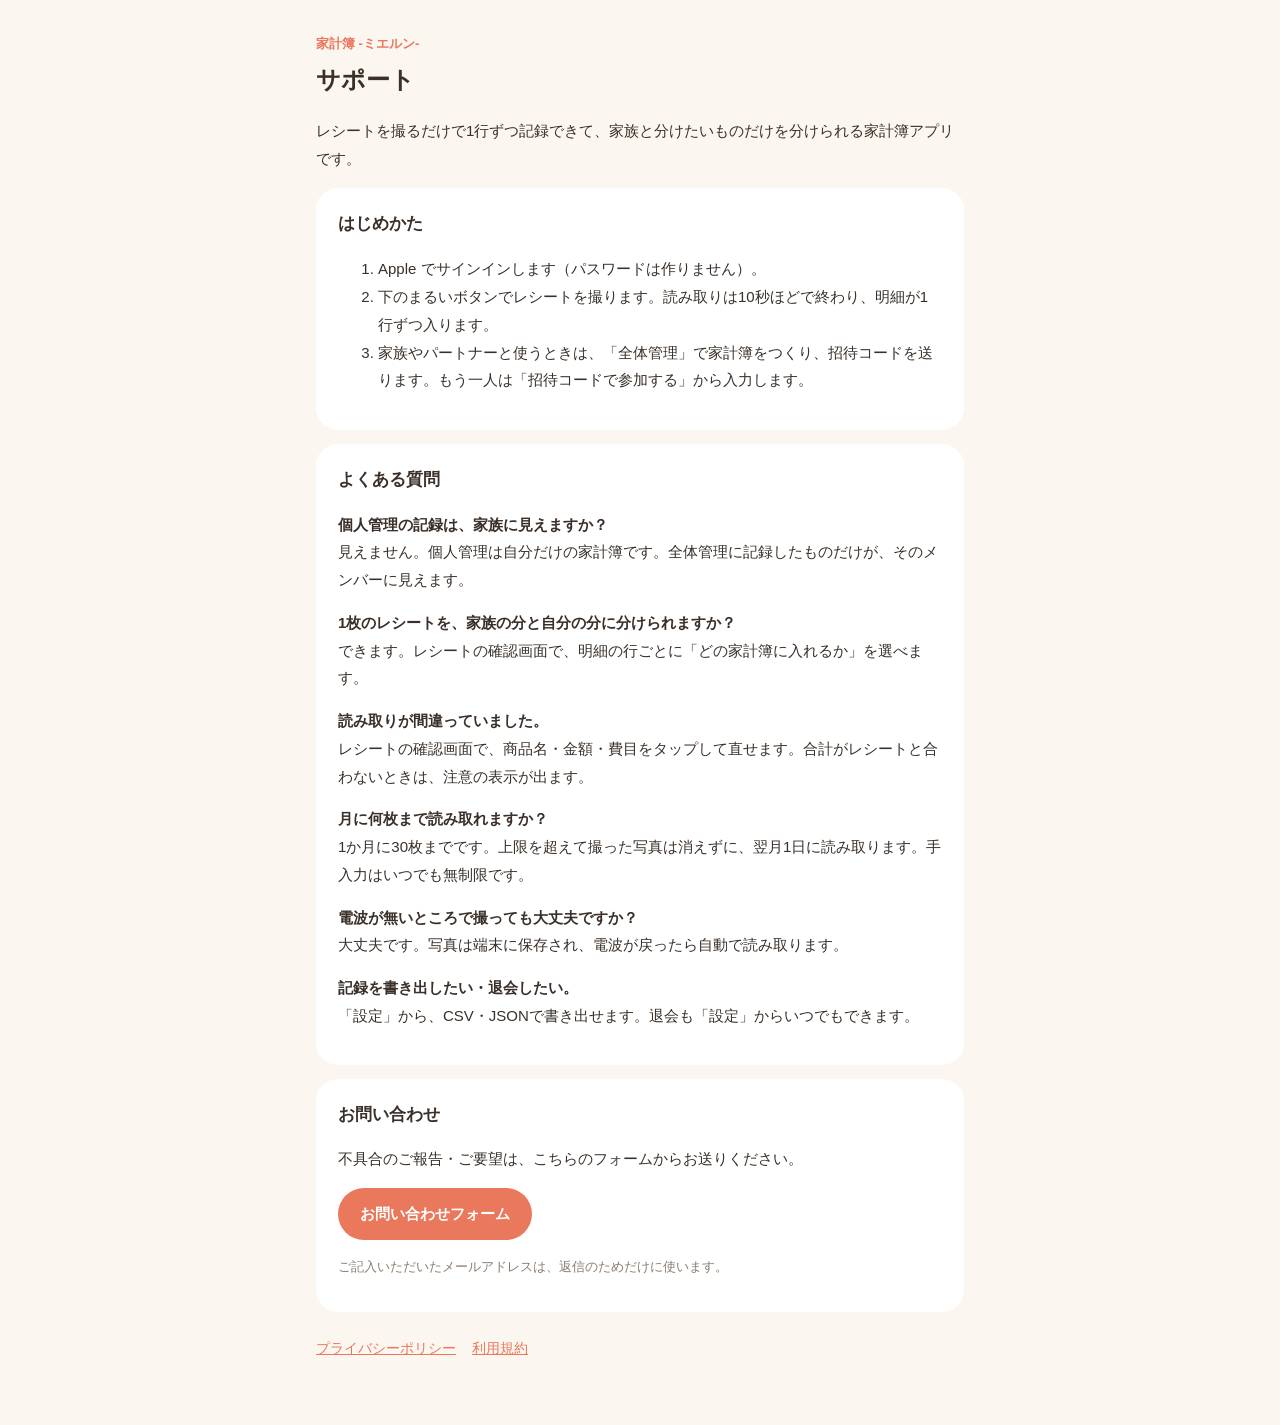
==== index.html @ ef035f1f "サポート・プライバシーポリシー・利用規約を公開 Co-Authored-By: Claude Opus 5.5 <noreply@anthropic.com>" ====
<!doctype html>
<html lang="ja"><head><meta charset="utf-8"><meta name="viewport" content="width=device-width,initial-scale=1">
<title>サポート｜家計簿 -ミエルン-</title>
<link rel="stylesheet" href="style.css">
</head><body><main>
<header>
<p class="brand">家計簿 -ミエルン-</p>
<h1>サポート</h1>
<p>レシートを撮るだけで1行ずつ記録できて、家族と分けたいものだけを分けられる家計簿アプリです。</p>
</header>

<section>
<h2>はじめかた</h2>
<ol>
<li>Apple でサインインします（パスワードは作りません）。</li>
<li>下のまるいボタンでレシートを撮ります。読み取りは10秒ほどで終わり、明細が1行ずつ入ります。</li>
<li>家族やパートナーと使うときは、「全体管理」で家計簿をつくり、招待コードを送ります。もう一人は「招待コードで参加する」から入力します。</li>
</ol>
</section>

<section>
<h2>よくある質問</h2>
<p><strong>個人管理の記録は、家族に見えますか？</strong><br>見えません。個人管理は自分だけの家計簿です。全体管理に記録したものだけが、そのメンバーに見えます。</p>
<p><strong>1枚のレシートを、家族の分と自分の分に分けられますか？</strong><br>できます。レシートの確認画面で、明細の行ごとに「どの家計簿に入れるか」を選べます。</p>
<p><strong>読み取りが間違っていました。</strong><br>レシートの確認画面で、商品名・金額・費目をタップして直せます。合計がレシートと合わないときは、注意の表示が出ます。</p>
<p><strong>月に何枚まで読み取れますか？</strong><br>1か月に30枚までです。上限を超えて撮った写真は消えずに、翌月1日に読み取ります。手入力はいつでも無制限です。</p>
<p><strong>電波が無いところで撮っても大丈夫ですか？</strong><br>大丈夫です。写真は端末に保存され、電波が戻ったら自動で読み取ります。</p>
<p><strong>記録を書き出したい・退会したい。</strong><br>「設定」から、CSV・JSONで書き出せます。退会も「設定」からいつでもできます。</p>
</section>

<section id="contact">
<h2>お問い合わせ</h2>
<p>不具合のご報告・ご要望は、こちらのフォームからお送りください。</p>
<p><a class="button" href="https://docs.google.com/forms/d/e/1FAIpQLSfzSiZ1G4B8Qtx9CP3A8_JuSSdcinFulP3b6hgNktaopaNcbw/viewform">お問い合わせフォーム</a></p>
<p class="muted">ご記入いただいたメールアドレスは、返信のためだけに使います。</p>
</section>

<nav><a href="privacy.html">プライバシーポリシー</a><a href="terms.html">利用規約</a></nav>
</main></body></html>
---- style.css ----
:root{--bg:#FBF6EF;--card:#fff;--ink:#3A3029;--muted:#8A7D72;--accent:#E9785C;--line:#EFE6DA}
@media (prefers-color-scheme:dark){:root{--bg:#1C1815;--card:#26211D;--ink:#EFE7DE;--muted:#A8998C;--accent:#F09478;--line:#3A332D}}
*{box-sizing:border-box}
body{margin:0;background:var(--bg);color:var(--ink);font-family:"Hiragino Maru Gothic ProN","Hiragino Sans",sans-serif;line-height:1.85}
main{max-width:680px;margin:0 auto;padding:32px 16px 64px}
header{margin-bottom:8px}
.brand{color:var(--accent);font-weight:700;font-size:13px;margin:0}
h1{font-size:24px;margin:2px 0 6px}
h2{font-size:17px;margin:0 0 6px}
section{background:var(--card);border-radius:22px;padding:20px 22px;margin:14px 0}
p,li,td,th{font-size:15px}
.muted{color:var(--muted);font-size:13px}
a{color:var(--accent)}
table{border-collapse:collapse;width:100%}
th,td{text-align:left;vertical-align:top;padding:8px 6px;border-top:1px solid var(--line)}
th{white-space:nowrap;font-weight:700;padding-right:12px}
.button{display:inline-block;background:var(--accent);color:#fff;text-decoration:none;font-weight:700;border-radius:999px;padding:12px 22px}
nav{display:flex;gap:16px;flex-wrap:wrap;font-size:14px;margin-top:24px}
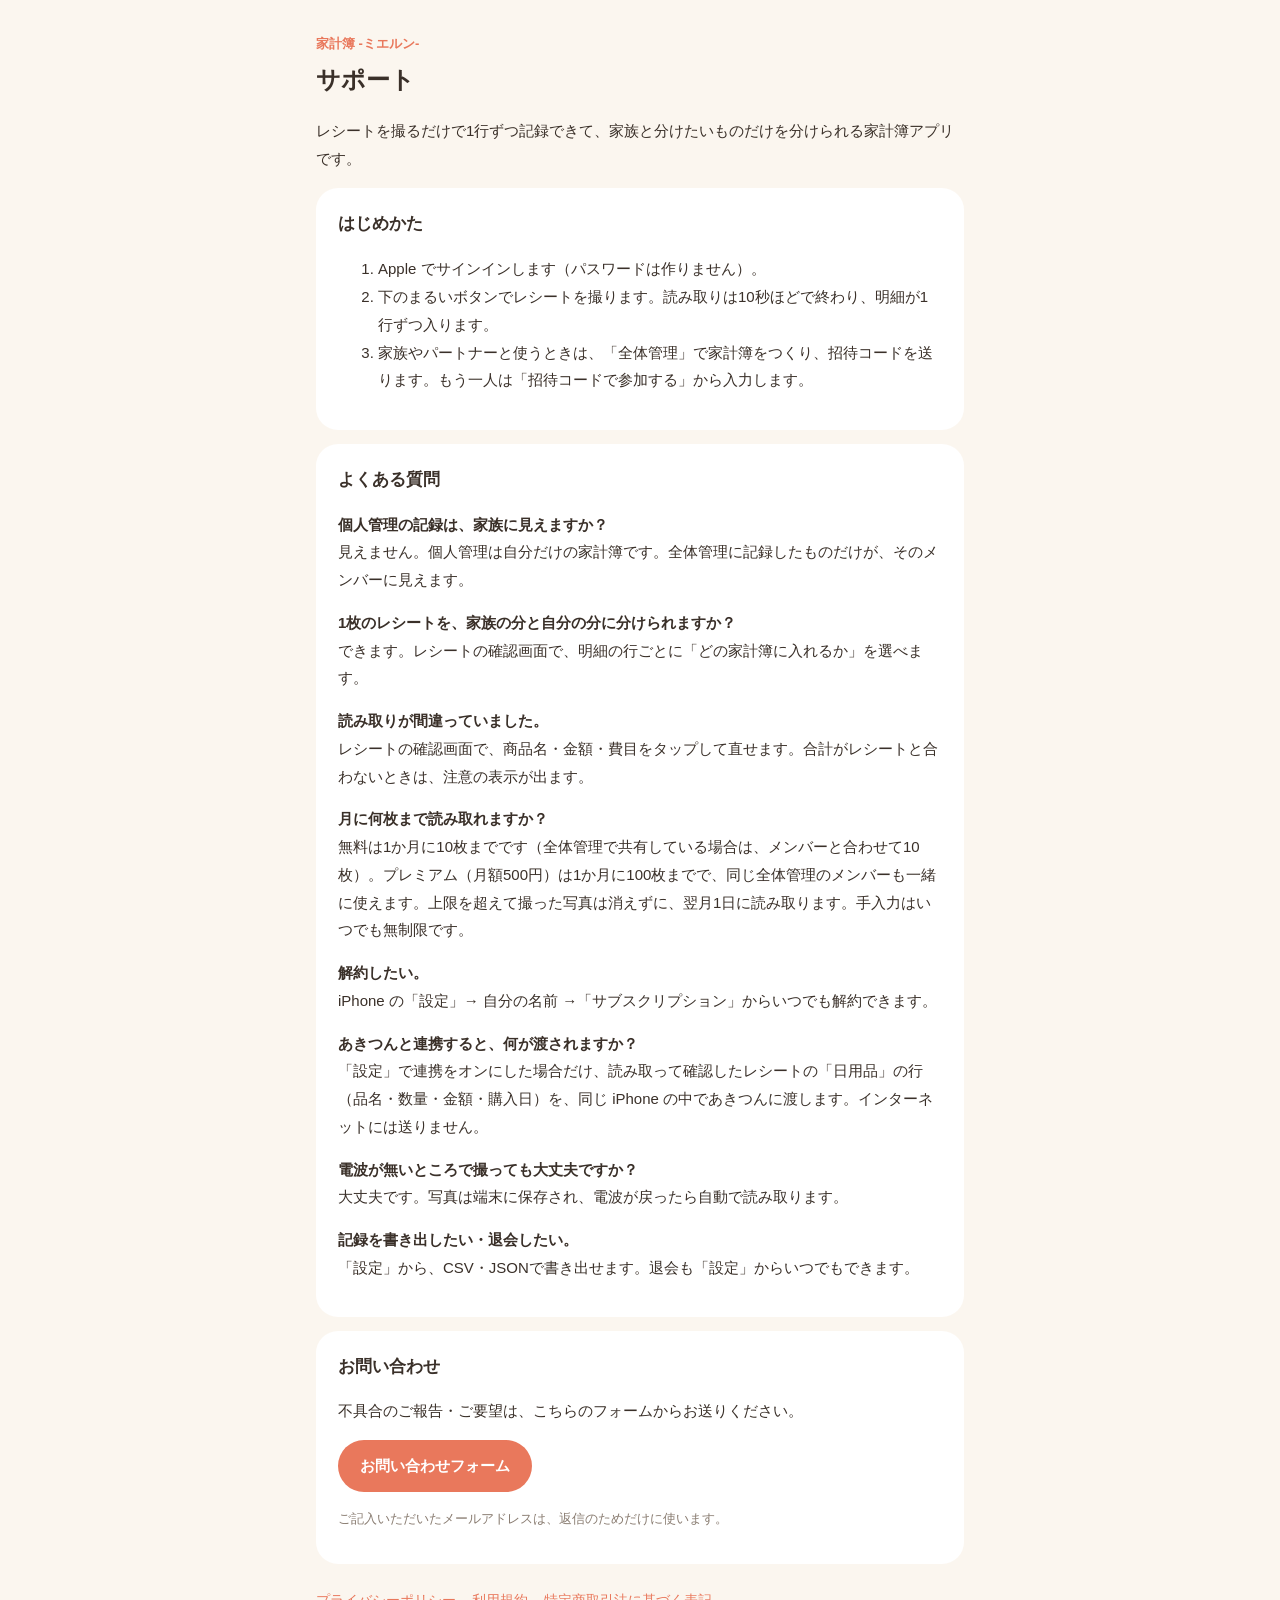
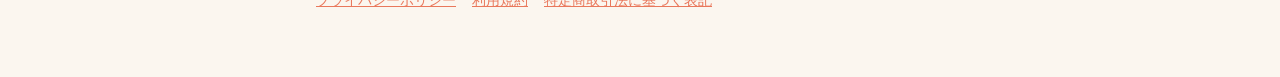
==== commit 7b4d96f5: "有料プラン(プレミアム)とあきつん連携に合わせて規約・プライバシー・サポートを改定し、特商法ページを追加 Co-Authored-By: Claude Opus 5.5 <noreply@anthro" ====
--- a/index.html
+++ b/index.html
@@ -23,7 +23,9 @@
 <p><strong>個人管理の記録は、家族に見えますか？</strong><br>見えません。個人管理は自分だけの家計簿です。全体管理に記録したものだけが、そのメンバーに見えます。</p>
 <p><strong>1枚のレシートを、家族の分と自分の分に分けられますか？</strong><br>できます。レシートの確認画面で、明細の行ごとに「どの家計簿に入れるか」を選べます。</p>
 <p><strong>読み取りが間違っていました。</strong><br>レシートの確認画面で、商品名・金額・費目をタップして直せます。合計がレシートと合わないときは、注意の表示が出ます。</p>
-<p><strong>月に何枚まで読み取れますか？</strong><br>1か月に30枚までです。上限を超えて撮った写真は消えずに、翌月1日に読み取ります。手入力はいつでも無制限です。</p>
+<p><strong>月に何枚まで読み取れますか？</strong><br>無料は1か月に10枚までです（全体管理で共有している場合は、メンバーと合わせて10枚）。プレミアム（月額500円）は1か月に100枚までで、同じ全体管理のメンバーも一緒に使えます。上限を超えて撮った写真は消えずに、翌月1日に読み取ります。手入力はいつでも無制限です。</p>
+<p><strong>解約したい。</strong><br>iPhone の「設定」→ 自分の名前 →「サブスクリプション」からいつでも解約できます。</p>
+<p><strong>あきつんと連携すると、何が渡されますか？</strong><br>「設定」で連携をオンにした場合だけ、読み取って確認したレシートの「日用品」の行（品名・数量・金額・購入日）を、同じ iPhone の中であきつんに渡します。インターネットには送りません。</p>
 <p><strong>電波が無いところで撮っても大丈夫ですか？</strong><br>大丈夫です。写真は端末に保存され、電波が戻ったら自動で読み取ります。</p>
 <p><strong>記録を書き出したい・退会したい。</strong><br>「設定」から、CSV・JSONで書き出せます。退会も「設定」からいつでもできます。</p>
 </section>
@@ -35,5 +37,5 @@
 <p class="muted">ご記入いただいたメールアドレスは、返信のためだけに使います。</p>
 </section>
 
-<nav><a href="privacy.html">プライバシーポリシー</a><a href="terms.html">利用規約</a></nav>
+<nav><a href="privacy.html">プライバシーポリシー</a><a href="terms.html">利用規約</a><a href="tokushoho.html">特定商取引法に基づく表記</a></nav>
 </main></body></html>
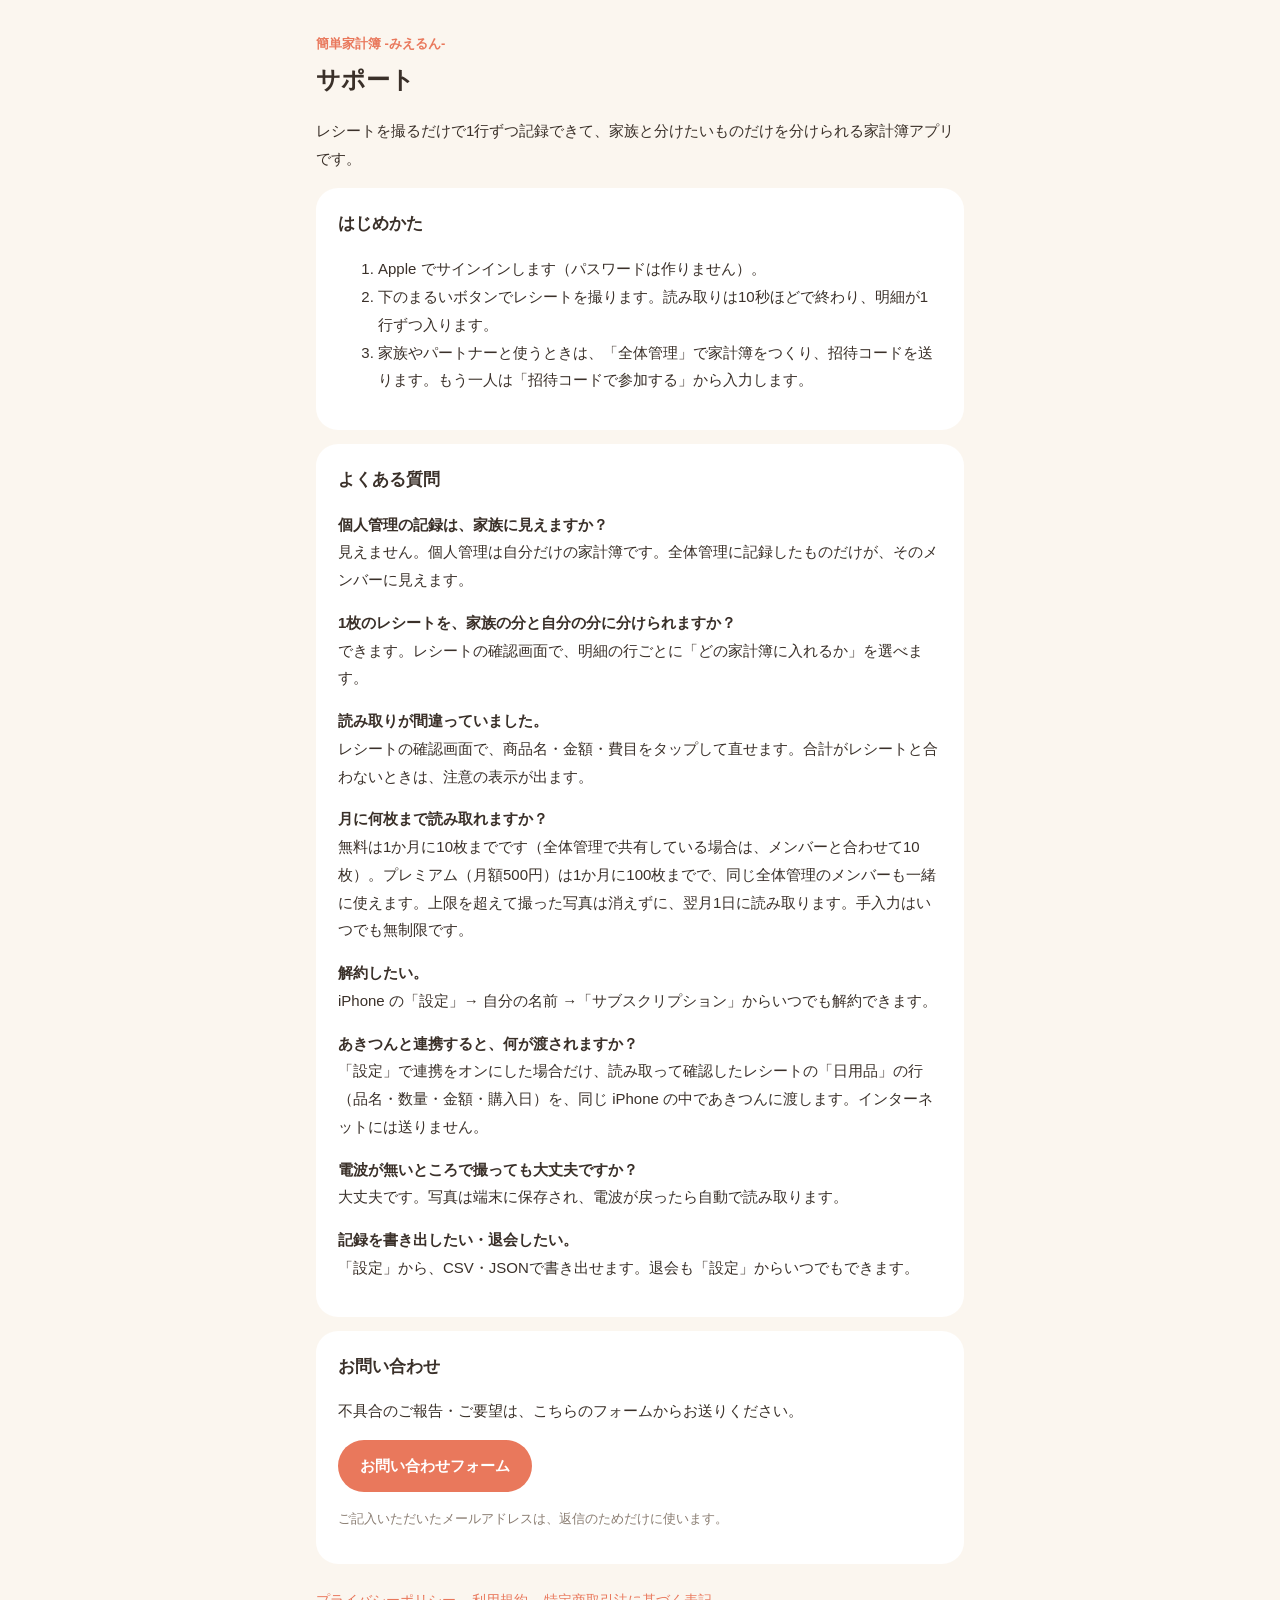
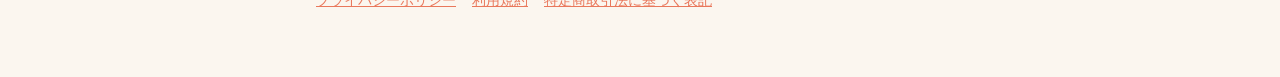
==== commit e842f2ad: "アプリ名を「簡単家計簿 -みえるん-」に変更 Co-Authored-By: Claude Opus 5.5 <noreply@anthropic.com>" ====
--- a/index.html
+++ b/index.html
@@ -1,10 +1,10 @@
 <!doctype html>
 <html lang="ja"><head><meta charset="utf-8"><meta name="viewport" content="width=device-width,initial-scale=1">
-<title>サポート｜家計簿 -ミエルン-</title>
+<title>サポート｜簡単家計簿 -みえるん-</title>
 <link rel="stylesheet" href="style.css">
 </head><body><main>
 <header>
-<p class="brand">家計簿 -ミエルン-</p>
+<p class="brand">簡単家計簿 -みえるん-</p>
 <h1>サポート</h1>
 <p>レシートを撮るだけで1行ずつ記録できて、家族と分けたいものだけを分けられる家計簿アプリです。</p>
 </header>
